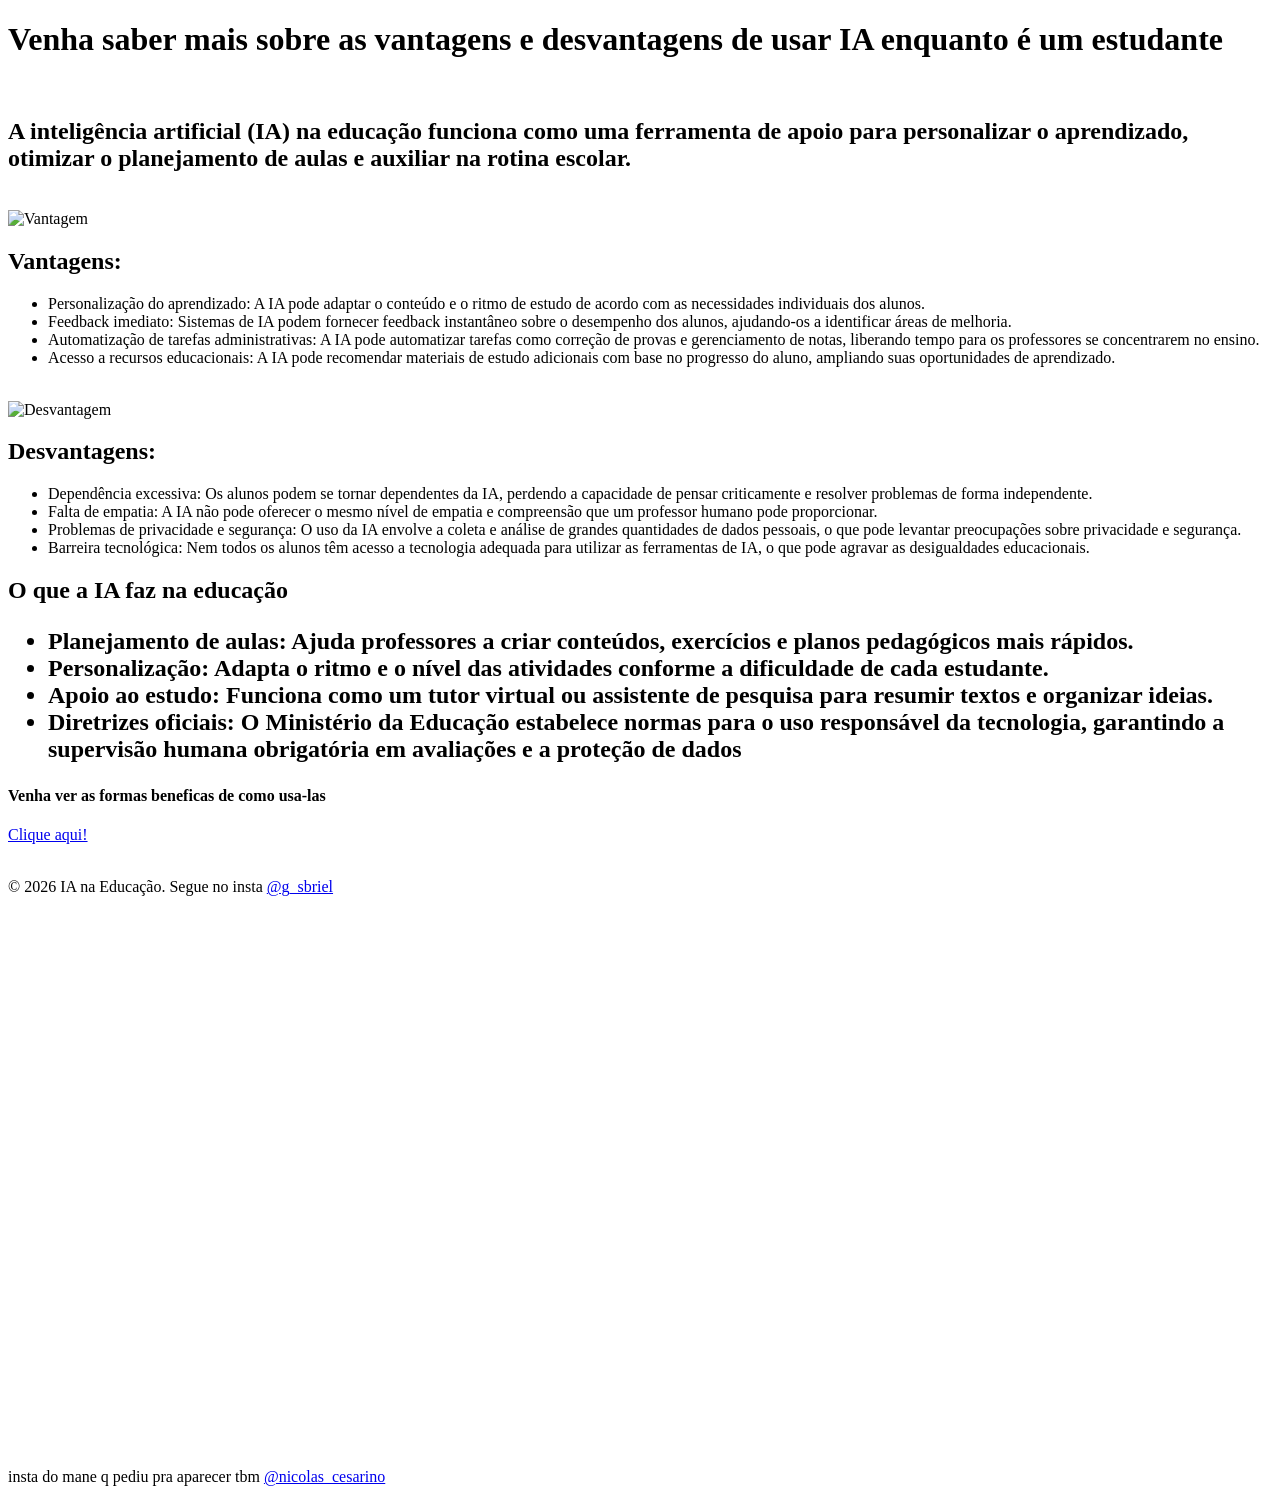
==== index.html @ 8652cfd2 "Add files via upload" ====
<!DOCTYPE html>
<html lang="pt-BR">
<head>
    <meta charset="UTF-8">
    <meta name="viewport" content="width=device-width, initial-scale=1.0">
    <title>IA na educação</title>
    <link rel="stylesheet" href="css/style.css">
</head>
<body>
    <header><h1>Venha saber mais sobre as vantagens e desvantagens de usar IA enquanto é um estudante</h1></header>
    <br>
    <h2>A inteligência artificial (IA) na educação funciona como uma ferramenta de apoio para personalizar o aprendizado,
         otimizar o planejamento de aulas e auxiliar na rotina escolar.</h2>
         <br>
        <div class="vantagens-card">
                    <img src="./assets/images/png/lucro.jpg" alt="Vantagem">
         <label for="vantagens"><h2>Vantagens:</h2></label>
         <ul>
            <li>Personalização do aprendizado: A IA pode adaptar o conteúdo e o ritmo de estudo de acordo com as necessidades individuais dos alunos.</li>
            <li>Feedback imediato: Sistemas de IA podem fornecer feedback instantâneo sobre o desempenho dos alunos, ajudando-os a identificar áreas de melhoria.</li>
            <li>Automatização de tarefas administrativas: A IA pode automatizar tarefas como correção de provas e gerenciamento de notas, liberando tempo para os professores se concentrarem no ensino.</li>
            <li>Acesso a recursos educacionais: A IA pode recomendar materiais de estudo adicionais com base no progresso do aluno, ampliando suas oportunidades de aprendizado.</li>
            </ul>
        </div>
            <br>
        <div class="desvantagens-card">
            <img src="./assets/images/png/prejuizo.jpg" alt="Desvantagem">
        <label for="desvantagens"><h2>Desvantagens:</h2></label>
        <ul>
            <li>Dependência excessiva: Os alunos podem se tornar dependentes da IA, perdendo a capacidade de pensar criticamente e resolver problemas de forma independente.</li>
            <li>Falta de empatia: A IA não pode oferecer o mesmo nível de empatia e compreensão que um professor humano pode proporcionar.</li>
            <li>Problemas de privacidade e segurança: O uso da IA envolve a coleta e análise de grandes quantidades de dados pessoais, o que pode levantar preocupações sobre privacidade e segurança.</li>
            <li>Barreira tecnológica: Nem todos os alunos têm acesso a tecnologia adequada para utilizar as ferramentas de IA, o que pode agravar as desigualdades educacionais.</li>
        </ul>
        </div>
        <h2>
O que a IA faz na educação
<ul>
    <li>Planejamento de aulas: Ajuda professores a criar conteúdos, exercícios e planos pedagógicos mais rápidos.</li>
    <li>Personalização: Adapta o ritmo e o nível das atividades conforme a dificuldade de cada estudante.</li>
    <li>Apoio ao estudo: Funciona como um tutor virtual ou assistente de pesquisa para resumir textos e organizar ideias.</li>
    <li>Diretrizes oficiais: O Ministério da Educação estabelece normas para o uso responsável da tecnologia, garantindo a supervisão humana obrigatória em avaliações e a proteção de dados</li>
</ul>
</h2>
<h4> Venha ver as formas beneficas de como usa-las</h4>
<a href="pages/motivos.html">Clique aqui!</a>
<br>
<br>
<footer>
    <p>&copy; 2026 IA na Educação. Segue no insta <a href="https://www.instagram.com/g_sbriel" target="_blank">@g_sbriel</a></p>
    <br><br><br> <br><br><br> <br><br><br> <br><br><br> <br><br><br><br><br><br> <br><br><br> <br><br><br> <br><br><br> <br><br><br>
    <p> insta do mane q pediu pra aparecer tbm <a href="https://www.instagram.com/nicolas_cesarino" target="_blank">@nicolas_cesarino</a></p>
    <p></p>
</footer>
</body>
</html>
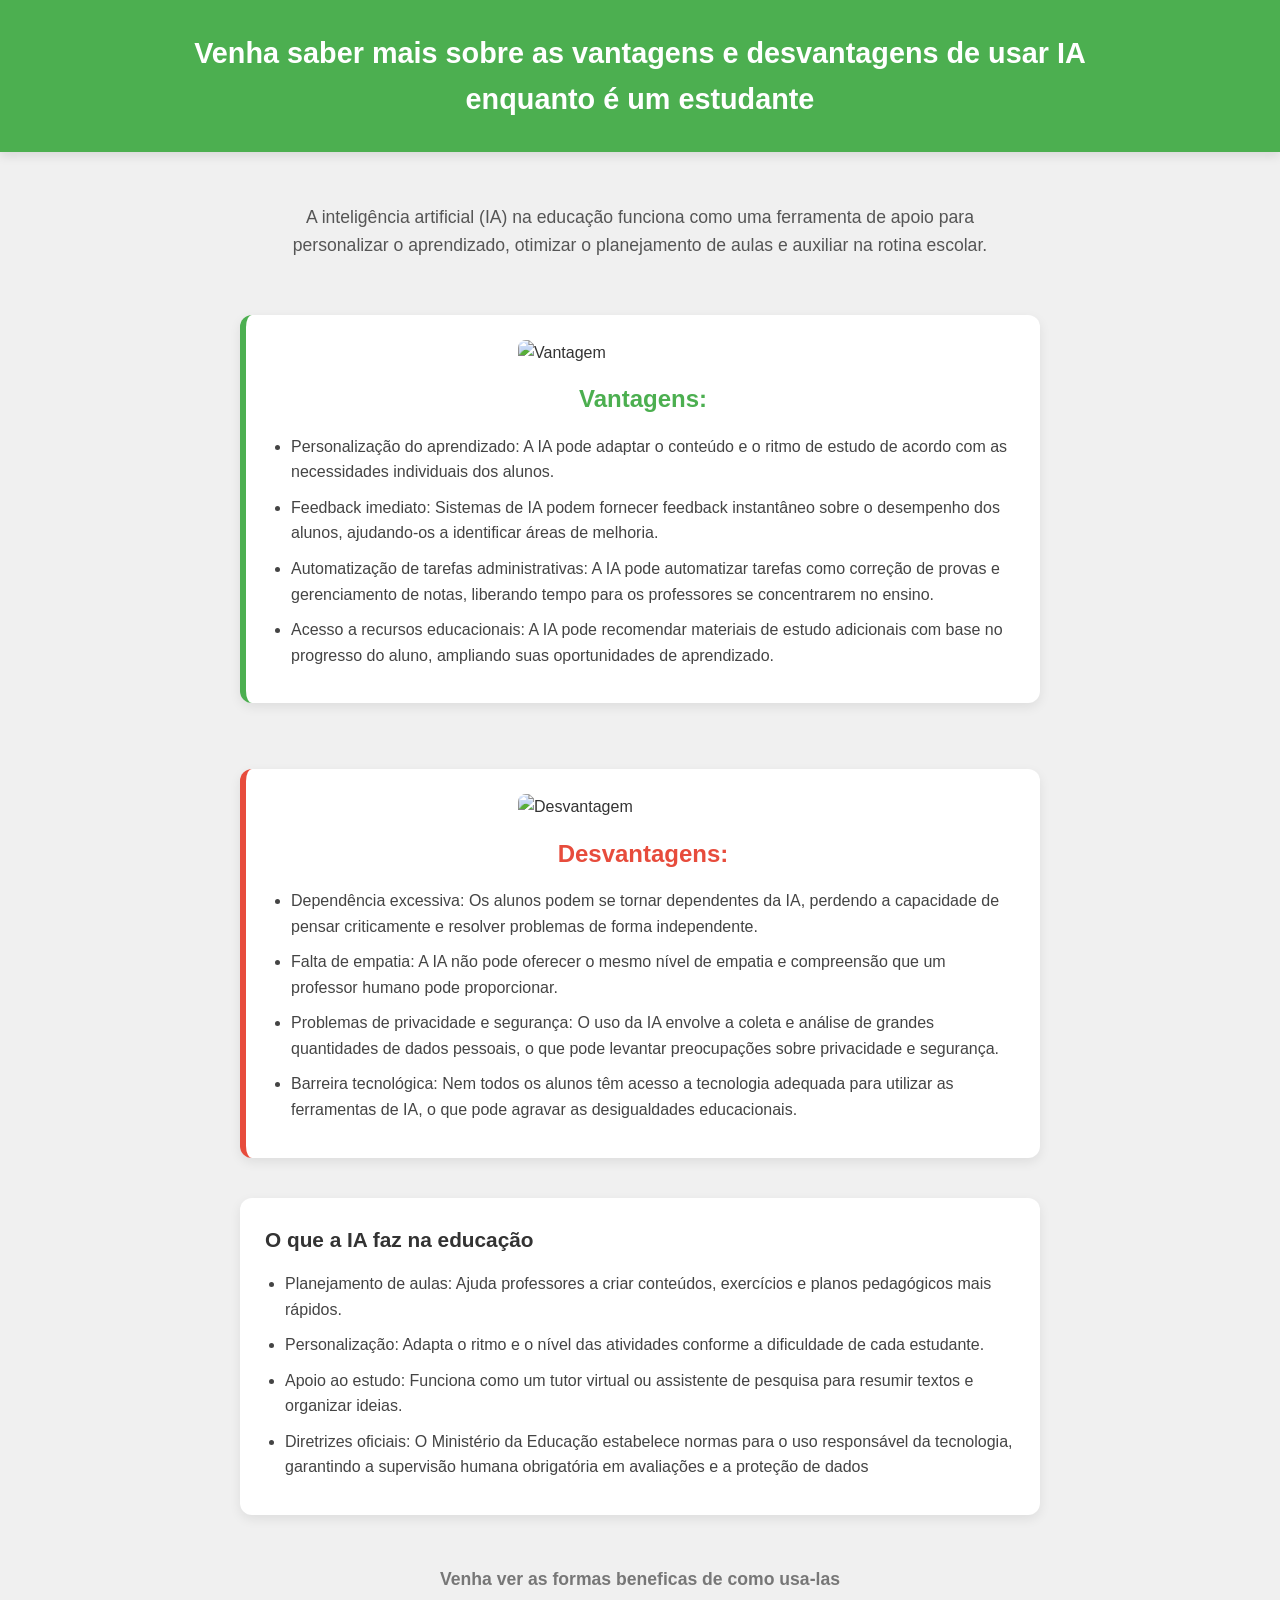
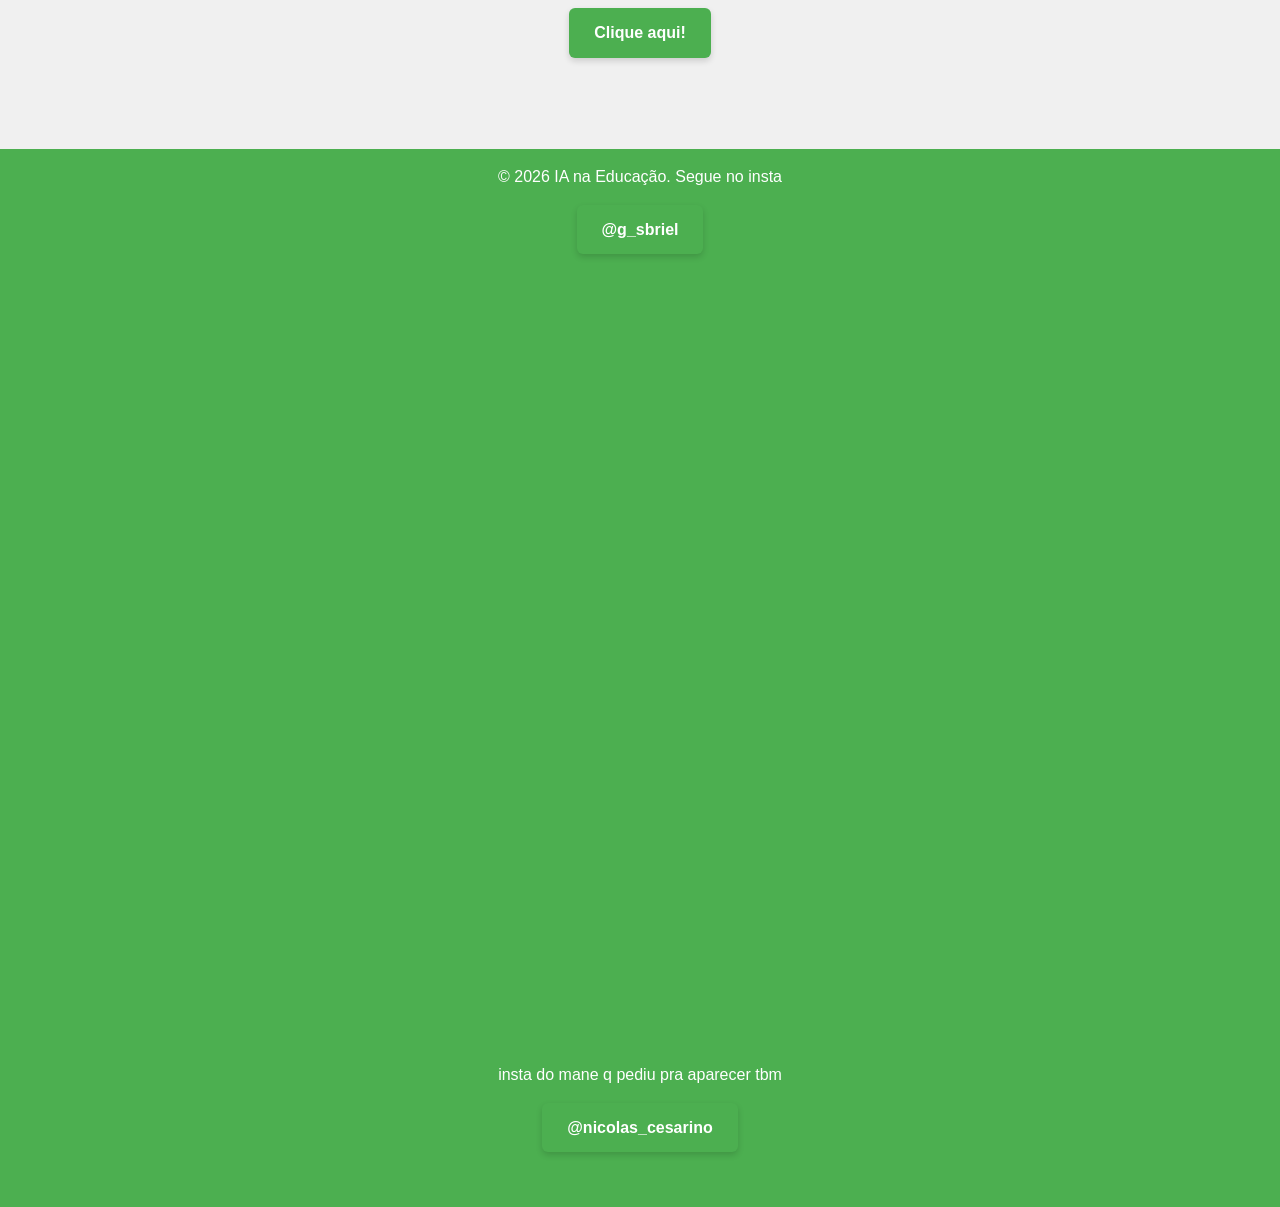
==== commit ead9e16d: "Fix HTML encoding and structure in index.html" ====
--- a/index.html
+++ b/index.html
@@ -4,7 +4,7 @@
     <meta charset="UTF-8">
     <meta name="viewport" content="width=device-width, initial-scale=1.0">
     <title>IA na educação</title>
-    <link rel="stylesheet" href="css/style.css">
+    <link rel="stylesheet" href="IA na educação/css/style.css">
 </head>
 <body>
     <header><h1>Venha saber mais sobre as vantagens e desvantagens de usar IA enquanto é um estudante</h1></header>
@@ -53,4 +53,4 @@
     <p></p>
 </footer>
 </body>
-</html>+</html>
--- a/IA na educação/css/style.css
+++ b/IA na educação/css/style.css
@@ -0,0 +1,149 @@
+* {
+    margin: 0;
+    padding: 0;
+    box-sizing: border-box;
+}
+
+body {
+    background-color: #f0f0f0;
+    font-family: Arial, sans-serif;
+    color: #333;
+    line-height: 1.6;
+    display: flex;
+    flex-direction: column;
+    min-height: 100vh;
+}
+
+header {
+    background-color: #4CAF50;
+    color: white;
+    padding: 30px 20px;
+    text-align: center;
+    box-shadow: 0 4px 10px rgba(0, 0, 0, 0.1);
+}
+
+header h1 {
+    font-size: 1.8rem;
+    color: white;
+    max-width: 900px;
+    margin: 0 auto;
+}
+
+body > h2 {
+    text-align: center;
+    color: #555;
+    font-size: 1.1rem;
+    font-weight: normal;
+    max-width: 800px;
+    margin: 25px auto 10px;
+    padding: 0 20px;
+}
+
+.vantagens-card,
+.desvantagens-card {
+    background-color: #ffffff;
+    max-width: 800px;
+    margin: 20px auto;
+    padding: 25px;
+    border-radius: 12px;
+    box-shadow: 0 4px 12px rgba(0, 0, 0, 0.08);
+    transition: transform 0.2s ease, box-shadow 0.2s ease;
+}
+
+.vantagens-card:hover,
+.desvantagens-card:hover {
+    transform: translateY(-3px);
+    box-shadow: 0 6px 16px rgba(0, 0, 0, 0.12);
+}
+
+.vantagens-card {
+    border-left: 6px solid #4CAF50;
+}
+
+.desvantagens-card {
+    border-left: 6px solid #e74c3c;
+}
+
+.vantagens-card img,
+.desvantagens-card img {
+    display: block;
+    max-width: 100%;
+    width: 250px;
+    height: auto;
+    margin: 0 auto 15px;
+    border-radius: 8px;
+}
+
+.vantagens-card h2 {
+    color: #4CAF50;
+    text-align: center;
+    margin-bottom: 15px;
+}
+
+.desvantagens-card h2 {
+    color: #e74c3c;
+    text-align: center;
+    margin-bottom: 15px;
+}
+
+ul {
+    list-style-type: disc;
+    padding-left: 20px;
+}
+
+li {
+    margin-bottom: 10px;
+    color: #444;
+}
+
+body > h2:nth-of-type(2) {
+    background-color: #ffffff;
+    max-width: 800px;
+    margin: 20px auto;
+    padding: 25px;
+    border-radius: 12px;
+    box-shadow: 0 4px 12px rgba(0, 0, 0, 0.08);
+    text-align: left;
+    font-size: 1.3rem;
+    color: #333;
+    font-weight: bold;
+}
+
+body > h2:nth-of-type(2) ul {
+    margin-top: 15px;
+    font-weight: normal;
+    font-size: 1rem;
+}
+
+h4 {
+    text-align: center;
+    color: #777;
+    margin-top: 30px;
+    font-size: 1.1rem;
+}
+
+a {
+    display: block;
+    width: fit-content;
+    margin: 15px auto 40px;
+    padding: 12px 25px;
+    background-color: #4CAF50;
+    color: white;
+    text-decoration: none;
+    font-weight: bold;
+    border-radius: 6px;
+    box-shadow: 0 3px 6px rgba(0, 0, 0, 0.15);
+    transition: background-color 0.2s ease;
+}
+
+a:hover {
+    background-color: #45a049;
+}
+
+footer {
+    background-color: #4CAF50;
+    color: white;
+    padding: 15px 20px;
+    text-align: center;
+    margin-top: auto;
+}
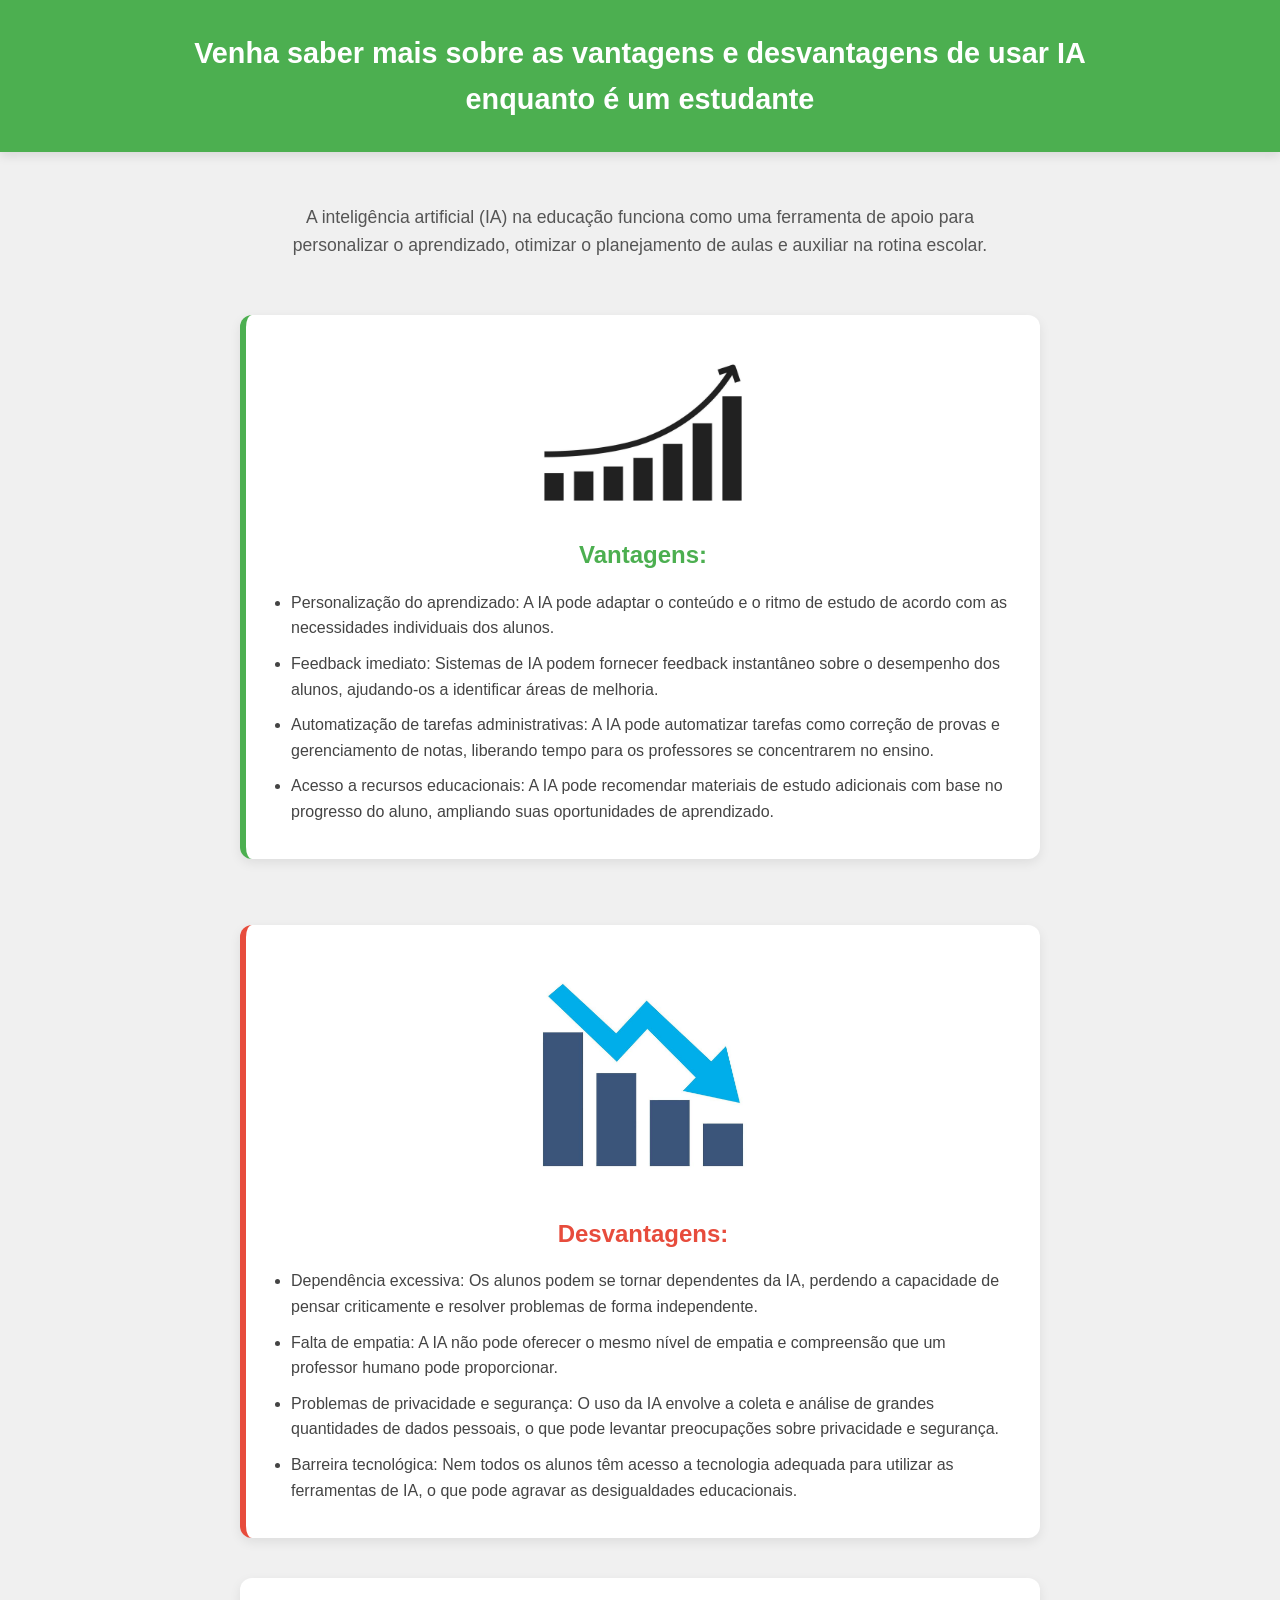
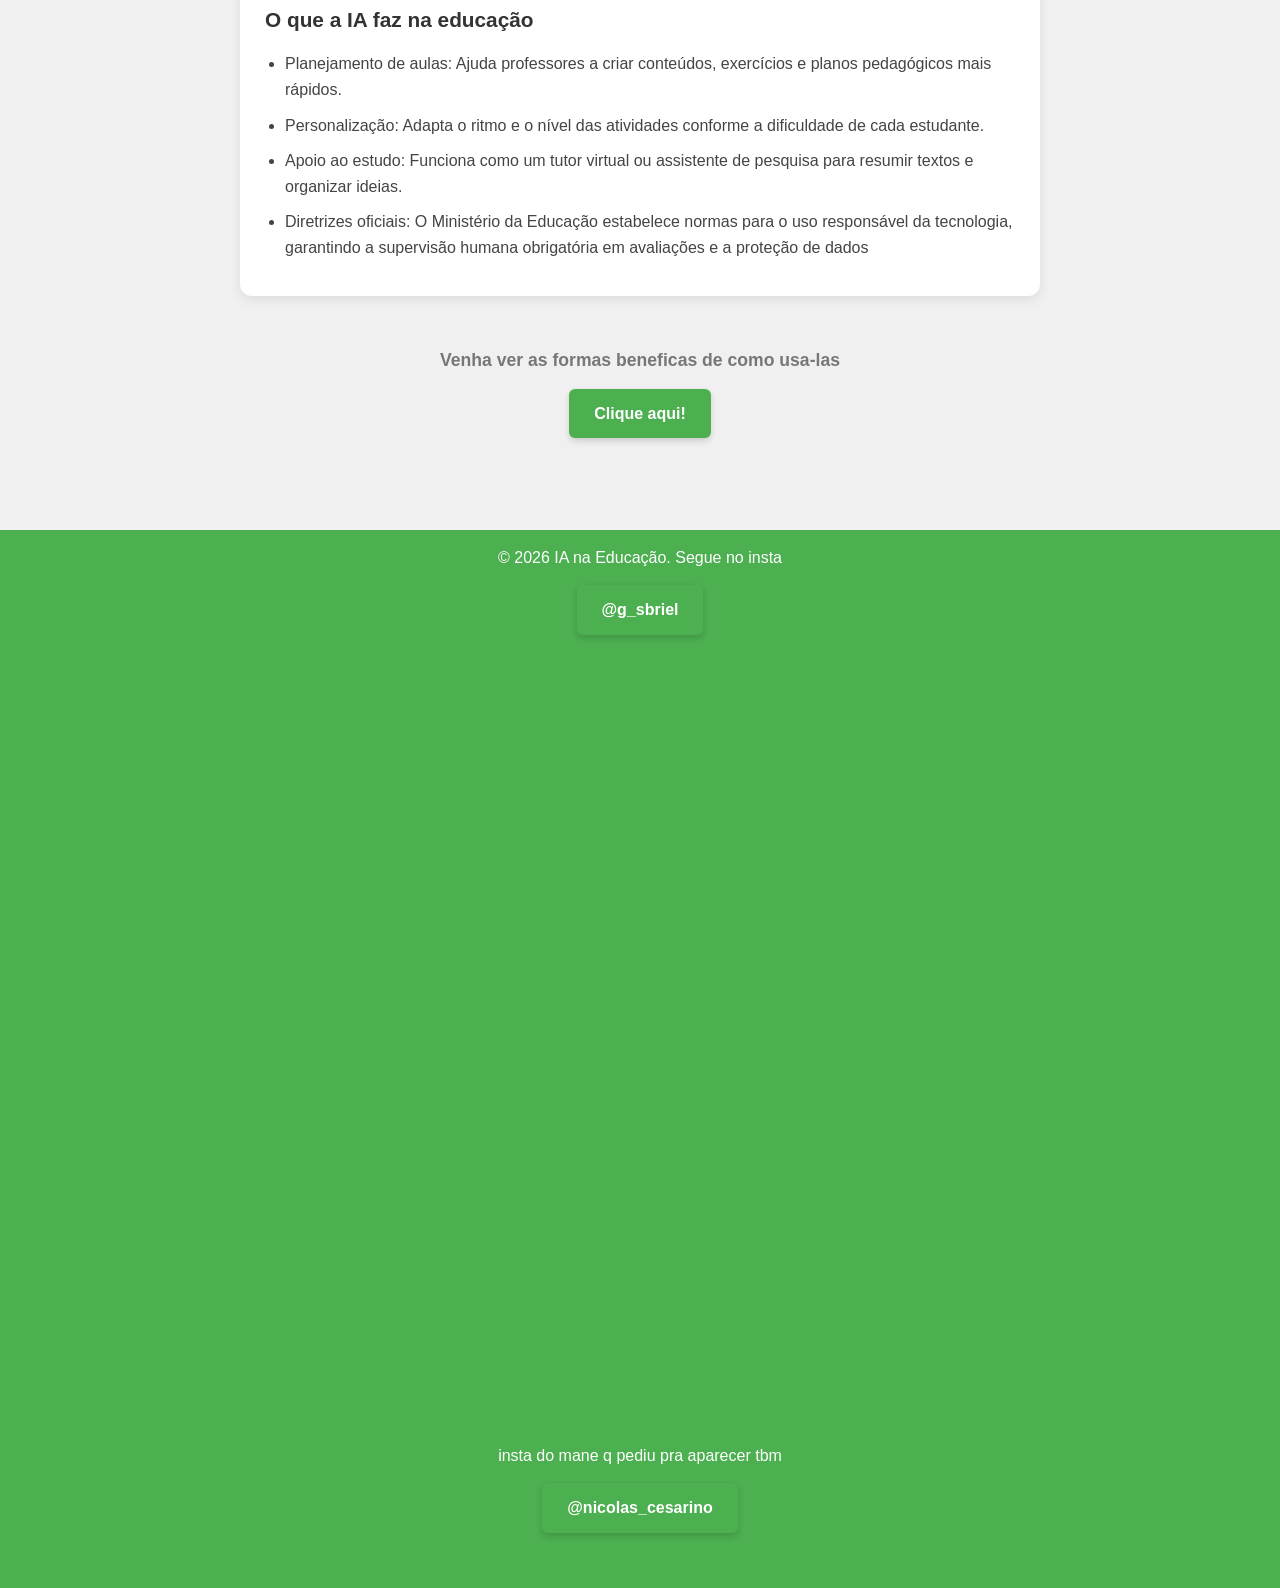
==== commit 0ed33f3d: "Fix HTML encoding issues in index.html" ====
--- a/index.html
+++ b/index.html
@@ -13,7 +13,7 @@
          otimizar o planejamento de aulas e auxiliar na rotina escolar.</h2>
          <br>
         <div class="vantagens-card">
-                    <img src="./assets/images/png/lucro.jpg" alt="Vantagem">
+                    <img src="IA na educação/assets/images/png/lucro.jpg" alt="Vantagem">
          <label for="vantagens"><h2>Vantagens:</h2></label>
          <ul>
             <li>Personalização do aprendizado: A IA pode adaptar o conteúdo e o ritmo de estudo de acordo com as necessidades individuais dos alunos.</li>
@@ -24,7 +24,7 @@
         </div>
             <br>
         <div class="desvantagens-card">
-            <img src="./assets/images/png/prejuizo.jpg" alt="Desvantagem">
+            <img src="IA na educação/assets/images/png/prejuizo.jpg" alt="Desvantagem">
         <label for="desvantagens"><h2>Desvantagens:</h2></label>
         <ul>
             <li>Dependência excessiva: Os alunos podem se tornar dependentes da IA, perdendo a capacidade de pensar criticamente e resolver problemas de forma independente.</li>
@@ -43,7 +43,7 @@
 </ul>
 </h2>
 <h4> Venha ver as formas beneficas de como usa-las</h4>
-<a href="pages/motivos.html">Clique aqui!</a>
+<a href="IA na educação/pages/motivos.html">Clique aqui!</a>
 <br>
 <br>
 <footer>
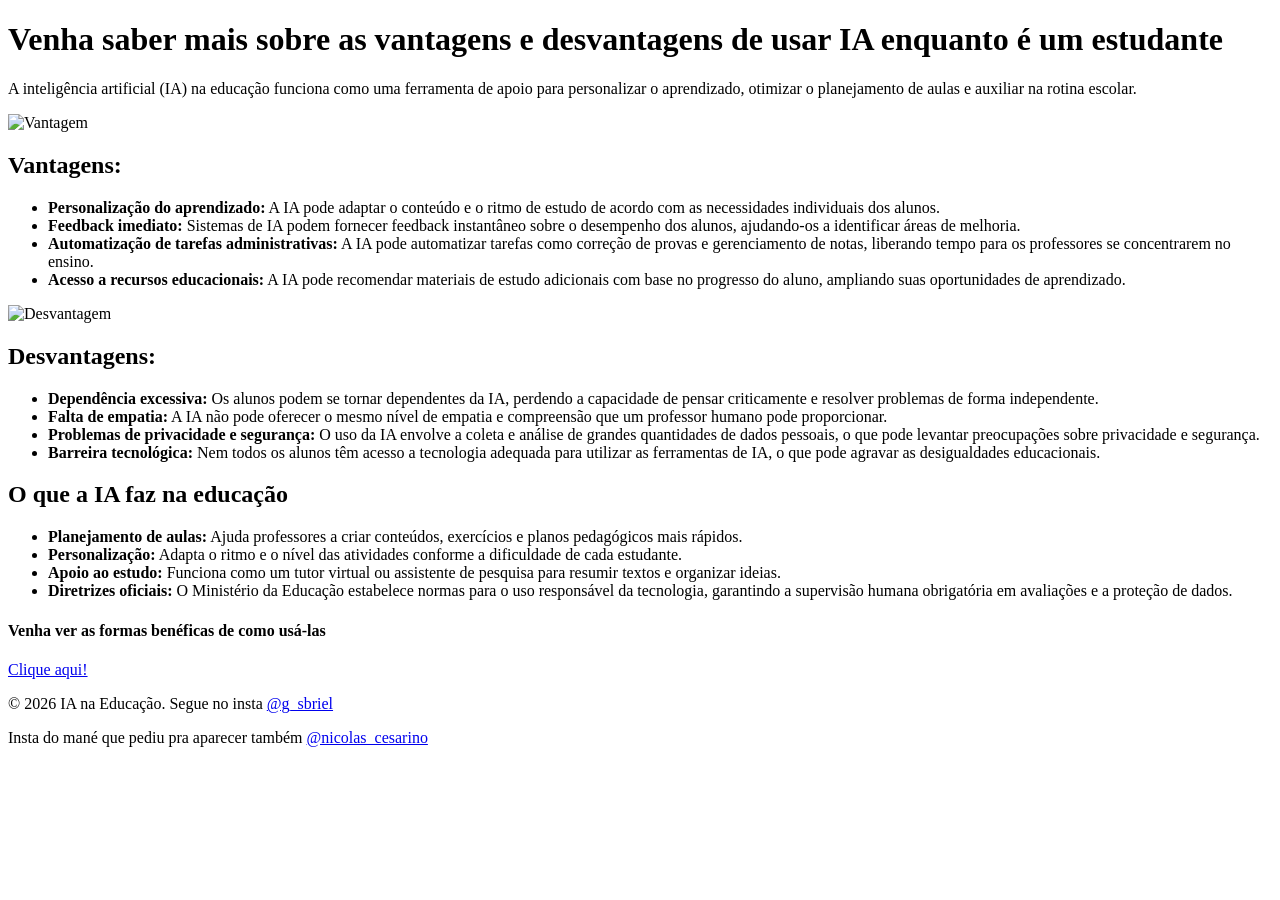
==== commit a4b9088d: "Refactor index.html structure and content" ====
--- a/index.html
+++ b/index.html
@@ -3,54 +3,66 @@
 <head>
     <meta charset="UTF-8">
     <meta name="viewport" content="width=device-width, initial-scale=1.0">
-    <title>IA na educação</title>
-    <link rel="stylesheet" href="IA na educação/css/style.css">
+    <title>IA na Educação</title>
+    <!-- Caminho relativo direto -->
+    <link rel="stylesheet" href="css/style.css">
 </head>
 <body>
-    <header><h1>Venha saber mais sobre as vantagens e desvantagens de usar IA enquanto é um estudante</h1></header>
-    <br>
-    <h2>A inteligência artificial (IA) na educação funciona como uma ferramenta de apoio para personalizar o aprendizado,
-         otimizar o planejamento de aulas e auxiliar na rotina escolar.</h2>
-         <br>
-        <div class="vantagens-card">
-                    <img src="IA na educação/assets/images/png/lucro.jpg" alt="Vantagem">
-         <label for="vantagens"><h2>Vantagens:</h2></label>
-         <ul>
-            <li>Personalização do aprendizado: A IA pode adaptar o conteúdo e o ritmo de estudo de acordo com as necessidades individuais dos alunos.</li>
-            <li>Feedback imediato: Sistemas de IA podem fornecer feedback instantâneo sobre o desempenho dos alunos, ajudando-os a identificar áreas de melhoria.</li>
-            <li>Automatização de tarefas administrativas: A IA pode automatizar tarefas como correção de provas e gerenciamento de notas, liberando tempo para os professores se concentrarem no ensino.</li>
-            <li>Acesso a recursos educacionais: A IA pode recomendar materiais de estudo adicionais com base no progresso do aluno, ampliando suas oportunidades de aprendizado.</li>
+
+    <header>
+        <h1>Venha saber mais sobre as vantagens e desvantagens de usar IA enquanto é um estudante</h1>
+    </header>
+
+    <main>
+        <p class="introducao">
+            A inteligência artificial (IA) na educação funciona como uma ferramenta de apoio para personalizar o aprendizado,
+            otimizar o planejamento de aulas e auxiliar na rotina escolar.
+        </p>
+
+        <section class="vantagens-card">
+            <!-- Caminho limpo da imagem -->
+            <img src="assets/images/png/lucro.jpg" alt="Vantagem">
+            <h2>Vantagens:</h2>
+            <ul>
+                <li><strong>Personalização do aprendizado:</strong> A IA pode adaptar o conteúdo e o ritmo de estudo de acordo com as necessidades individuais dos alunos.</li>
+                <li><strong>Feedback imediato:</strong> Sistemas de IA podem fornecer feedback instantâneo sobre o desempenho dos alunos, ajudando-os a identificar áreas de melhoria.</li>
+                <li><strong>Automatização de tarefas administrativas:</strong> A IA pode automatizar tarefas como correção de provas e gerenciamento de notas, liberando tempo para os professores se concentrarem no ensino.</li>
+                <li><strong>Acesso a recursos educacionais:</strong> A IA pode recomendar materiais de estudo adicionais com base no progresso do aluno, ampliando suas oportunidades de aprendizado.</li>
             </ul>
-        </div>
-            <br>
-        <div class="desvantagens-card">
-            <img src="IA na educação/assets/images/png/prejuizo.jpg" alt="Desvantagem">
-        <label for="desvantagens"><h2>Desvantagens:</h2></label>
-        <ul>
-            <li>Dependência excessiva: Os alunos podem se tornar dependentes da IA, perdendo a capacidade de pensar criticamente e resolver problemas de forma independente.</li>
-            <li>Falta de empatia: A IA não pode oferecer o mesmo nível de empatia e compreensão que um professor humano pode proporcionar.</li>
-            <li>Problemas de privacidade e segurança: O uso da IA envolve a coleta e análise de grandes quantidades de dados pessoais, o que pode levantar preocupações sobre privacidade e segurança.</li>
-            <li>Barreira tecnológica: Nem todos os alunos têm acesso a tecnologia adequada para utilizar as ferramentas de IA, o que pode agravar as desigualdades educacionais.</li>
-        </ul>
-        </div>
-        <h2>
-O que a IA faz na educação
-<ul>
-    <li>Planejamento de aulas: Ajuda professores a criar conteúdos, exercícios e planos pedagógicos mais rápidos.</li>
-    <li>Personalização: Adapta o ritmo e o nível das atividades conforme a dificuldade de cada estudante.</li>
-    <li>Apoio ao estudo: Funciona como um tutor virtual ou assistente de pesquisa para resumir textos e organizar ideias.</li>
-    <li>Diretrizes oficiais: O Ministério da Educação estabelece normas para o uso responsável da tecnologia, garantindo a supervisão humana obrigatória em avaliações e a proteção de dados</li>
-</ul>
-</h2>
-<h4> Venha ver as formas beneficas de como usa-las</h4>
-<a href="IA na educação/pages/motivos.html">Clique aqui!</a>
-<br>
-<br>
-<footer>
-    <p>&copy; 2026 IA na Educação. Segue no insta <a href="https://www.instagram.com/g_sbriel" target="_blank">@g_sbriel</a></p>
-    <br><br><br> <br><br><br> <br><br><br> <br><br><br> <br><br><br><br><br><br> <br><br><br> <br><br><br> <br><br><br> <br><br><br>
-    <p> insta do mane q pediu pra aparecer tbm <a href="https://www.instagram.com/nicolas_cesarino" target="_blank">@nicolas_cesarino</a></p>
-    <p></p>
-</footer>
+        </section>
+
+        <section class="desvantagens-card">
+            <img src="assets/images/png/prejuizo.jpg" alt="Desvantagem">
+            <h2>Desvantagens:</h2>
+            <ul>
+                <li><strong>Dependência excessiva:</strong> Os alunos podem se tornar dependentes da IA, perdendo a capacidade de pensar criticamente e resolver problemas de forma independente.</li>
+                <li><strong>Falta de empatia:</strong> A IA não pode oferecer o mesmo nível de empatia e compreensão que um professor humano pode proporcionar.</li>
+                <li><strong>Problemas de privacidade e segurança:</strong> O uso da IA envolve a coleta e análise de grandes quantidades de dados pessoais, o que pode levantar preocupações sobre privacidade e segurança.</li>
+                <li><strong>Barreira tecnológica:</strong> Nem todos os alunos têm acesso a tecnologia adequada para utilizar as ferramentas de IA, o que pode agravar as desigualdades educacionais.</li>
+            </ul>
+        </section>
+
+        <section class="acoes-ia">
+            <h2>O que a IA faz na educação</h2>
+            <ul>
+                <li><strong>Planejamento de aulas:</strong> Ajuda professores a criar conteúdos, exercícios e planos pedagógicos mais rápidos.</li>
+                <li><strong>Personalização:</strong> Adapta o ritmo e o nível das atividades conforme a dificuldade de cada estudante.</li>
+                <li><strong>Apoio ao estudo:</strong> Funciona como um tutor virtual ou assistente de pesquisa para resumir textos e organizar ideias.</li>
+                <li><strong>Diretrizes oficiais:</strong> O Ministério da Educação estabelece normas para o uso responsável da tecnologia, garantindo a supervisão humana obrigatória em avaliações e a proteção de dados.</li>
+            </ul>
+        </section>
+
+        <section class="saiba-mais">
+            <h4>Venha ver as formas benéficas de como usá-las</h4>
+            <!-- Link relativo para a pasta pages -->
+            <a href="pages/motivos.html">Clique aqui!</a>
+        </section>
+    </main>
+
+    <footer>
+        <p>&copy; 2026 IA na Educação. Segue no insta <a href="https://www.instagram.com/g_sbriel" target="_blank" rel="noopener noreferrer">@g_sbriel</a></p>
+        <p>Insta do mané que pediu pra aparecer também <a href="https://www.instagram.com/nicolas_cesarino" target="_blank" rel="noopener noreferrer">@nicolas_cesarino</a></p>
+    </footer>
+
 </body>
 </html>
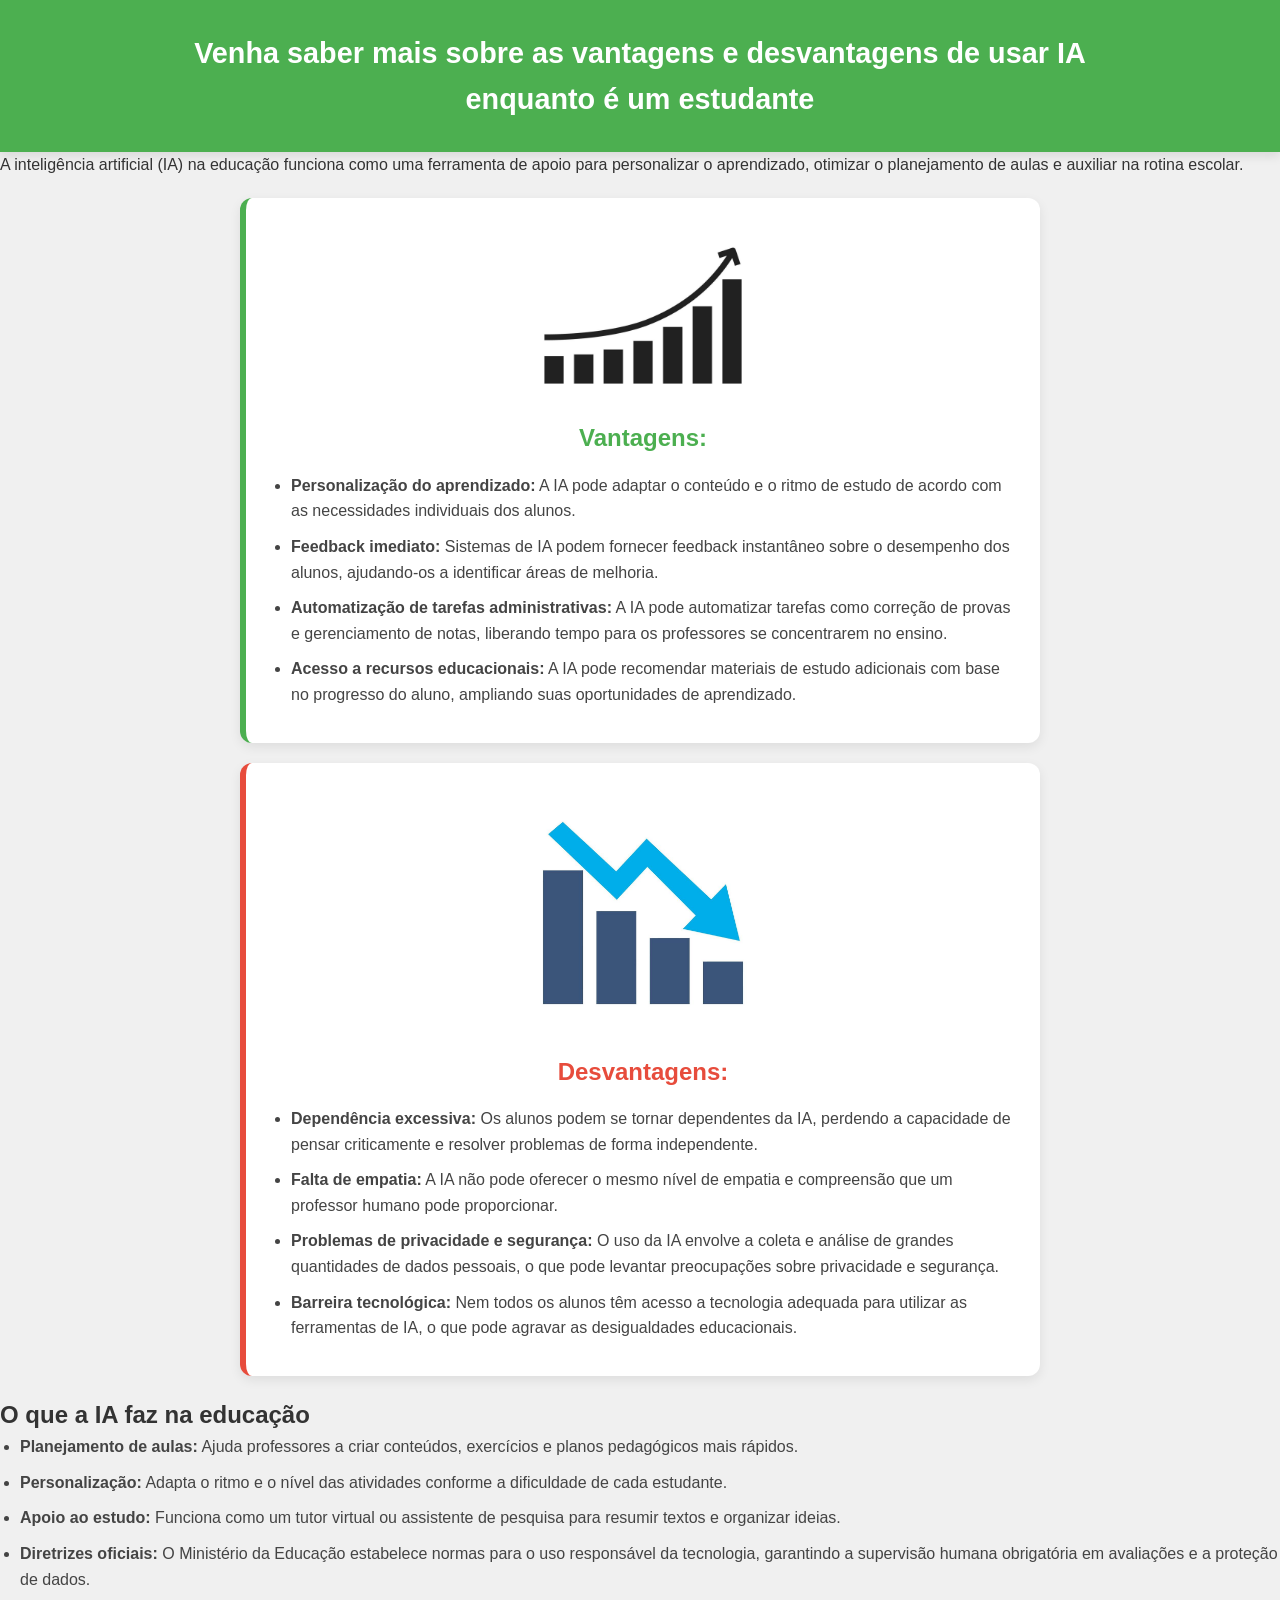
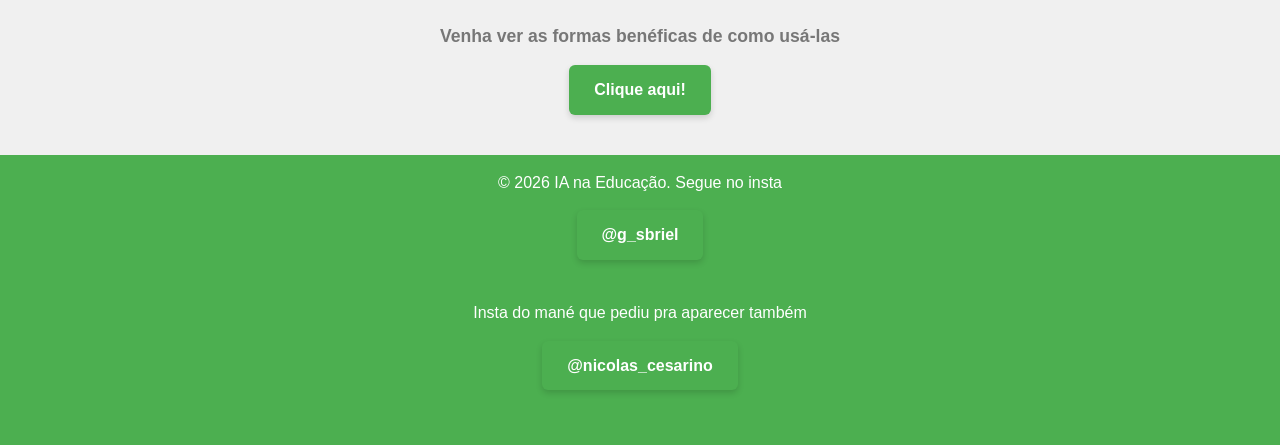
==== commit 74f8a5ca: "Fix HTML structure and update asset paths" ====
--- a/index.html
+++ b/index.html
@@ -4,8 +4,7 @@
     <meta charset="UTF-8">
     <meta name="viewport" content="width=device-width, initial-scale=1.0">
     <title>IA na Educação</title>
-    <!-- Caminho relativo direto -->
-    <link rel="stylesheet" href="css/style.css">
+    <link rel="stylesheet" href="IA na educação/css/style.css">
 </head>
 <body>
 
@@ -20,8 +19,7 @@
         </p>
 
         <section class="vantagens-card">
-            <!-- Caminho limpo da imagem -->
-            <img src="assets/images/png/lucro.jpg" alt="Vantagem">
+            <img src="IA na educação/assets/images/png/lucro.jpg" alt="Vantagem">
             <h2>Vantagens:</h2>
             <ul>
                 <li><strong>Personalização do aprendizado:</strong> A IA pode adaptar o conteúdo e o ritmo de estudo de acordo com as necessidades individuais dos alunos.</li>
@@ -32,7 +30,7 @@
         </section>
 
         <section class="desvantagens-card">
-            <img src="assets/images/png/prejuizo.jpg" alt="Desvantagem">
+            <img src="IA na educação/assets/images/png/prejuizo.jpg" alt="Desvantagem">
             <h2>Desvantagens:</h2>
             <ul>
                 <li><strong>Dependência excessiva:</strong> Os alunos podem se tornar dependentes da IA, perdendo a capacidade de pensar criticamente e resolver problemas de forma independente.</li>
@@ -54,8 +52,7 @@
 
         <section class="saiba-mais">
             <h4>Venha ver as formas benéficas de como usá-las</h4>
-            <!-- Link relativo para a pasta pages -->
-            <a href="pages/motivos.html">Clique aqui!</a>
+            <a href="IA na educação/pages/motivos.html">Clique aqui!</a>
         </section>
     </main>
 
--- a/IA na educação/css/style.css
+++ b/IA na educação/css/style.css
@@ -0,0 +1,149 @@
+* {
+    margin: 0;
+    padding: 0;
+    box-sizing: border-box;
+}
+
+body {
+    background-color: #f0f0f0;
+    font-family: Arial, sans-serif;
+    color: #333;
+    line-height: 1.6;
+    display: flex;
+    flex-direction: column;
+    min-height: 100vh;
+}
+
+header {
+    background-color: #4CAF50;
+    color: white;
+    padding: 30px 20px;
+    text-align: center;
+    box-shadow: 0 4px 10px rgba(0, 0, 0, 0.1);
+}
+
+header h1 {
+    font-size: 1.8rem;
+    color: white;
+    max-width: 900px;
+    margin: 0 auto;
+}
+
+body > h2 {
+    text-align: center;
+    color: #555;
+    font-size: 1.1rem;
+    font-weight: normal;
+    max-width: 800px;
+    margin: 25px auto 10px;
+    padding: 0 20px;
+}
+
+.vantagens-card,
+.desvantagens-card {
+    background-color: #ffffff;
+    max-width: 800px;
+    margin: 20px auto;
+    padding: 25px;
+    border-radius: 12px;
+    box-shadow: 0 4px 12px rgba(0, 0, 0, 0.08);
+    transition: transform 0.2s ease, box-shadow 0.2s ease;
+}
+
+.vantagens-card:hover,
+.desvantagens-card:hover {
+    transform: translateY(-3px);
+    box-shadow: 0 6px 16px rgba(0, 0, 0, 0.12);
+}
+
+.vantagens-card {
+    border-left: 6px solid #4CAF50;
+}
+
+.desvantagens-card {
+    border-left: 6px solid #e74c3c;
+}
+
+.vantagens-card img,
+.desvantagens-card img {
+    display: block;
+    max-width: 100%;
+    width: 250px;
+    height: auto;
+    margin: 0 auto 15px;
+    border-radius: 8px;
+}
+
+.vantagens-card h2 {
+    color: #4CAF50;
+    text-align: center;
+    margin-bottom: 15px;
+}
+
+.desvantagens-card h2 {
+    color: #e74c3c;
+    text-align: center;
+    margin-bottom: 15px;
+}
+
+ul {
+    list-style-type: disc;
+    padding-left: 20px;
+}
+
+li {
+    margin-bottom: 10px;
+    color: #444;
+}
+
+body > h2:nth-of-type(2) {
+    background-color: #ffffff;
+    max-width: 800px;
+    margin: 20px auto;
+    padding: 25px;
+    border-radius: 12px;
+    box-shadow: 0 4px 12px rgba(0, 0, 0, 0.08);
+    text-align: left;
+    font-size: 1.3rem;
+    color: #333;
+    font-weight: bold;
+}
+
+body > h2:nth-of-type(2) ul {
+    margin-top: 15px;
+    font-weight: normal;
+    font-size: 1rem;
+}
+
+h4 {
+    text-align: center;
+    color: #777;
+    margin-top: 30px;
+    font-size: 1.1rem;
+}
+
+a {
+    display: block;
+    width: fit-content;
+    margin: 15px auto 40px;
+    padding: 12px 25px;
+    background-color: #4CAF50;
+    color: white;
+    text-decoration: none;
+    font-weight: bold;
+    border-radius: 6px;
+    box-shadow: 0 3px 6px rgba(0, 0, 0, 0.15);
+    transition: background-color 0.2s ease;
+}
+
+a:hover {
+    background-color: #45a049;
+}
+
+footer {
+    background-color: #4CAF50;
+    color: white;
+    padding: 15px 20px;
+    text-align: center;
+    margin-top: auto;
+}
